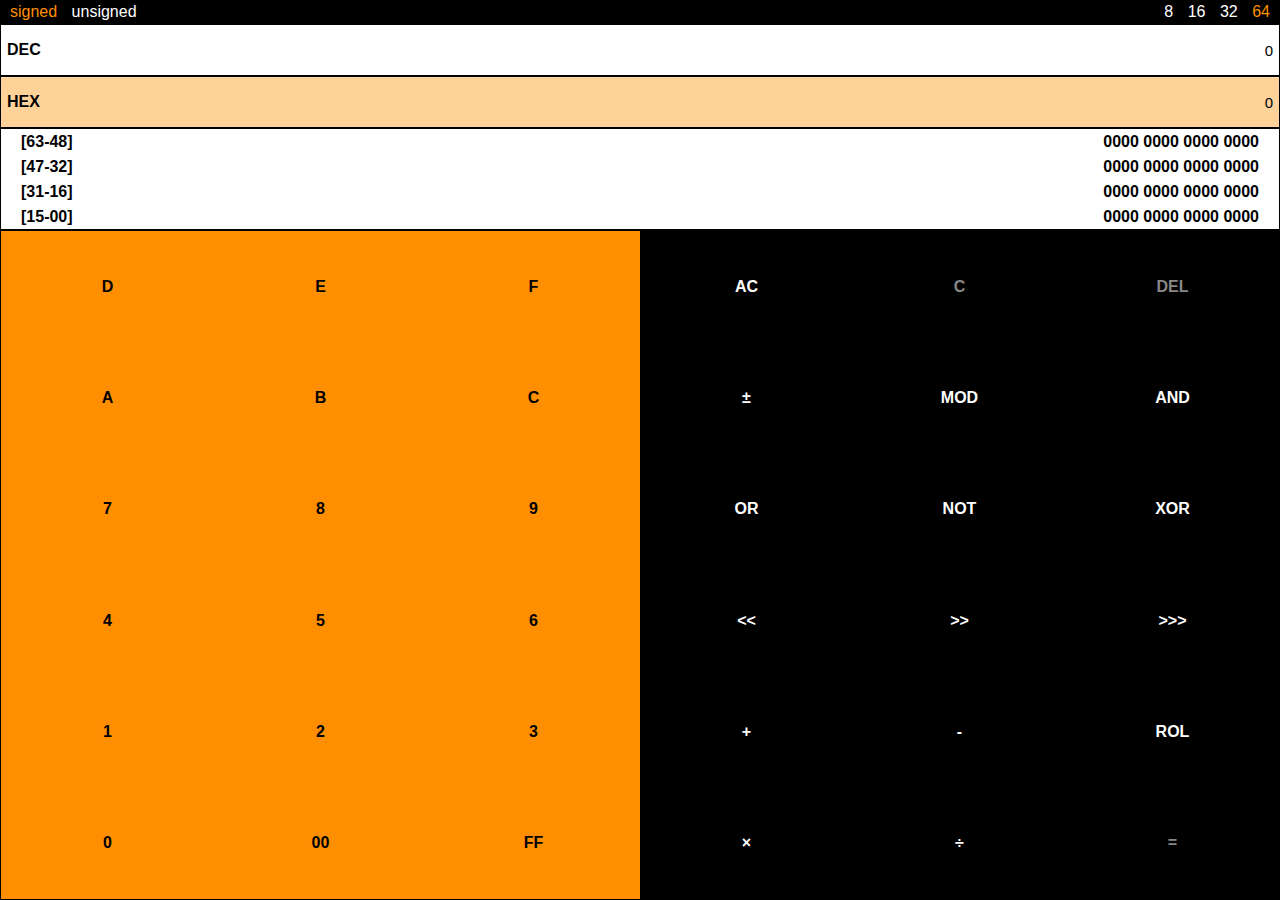
==== index.html @ caa92b89 "added rotate left (circular shift); fixed bug where lastOp was cleared after a unary op" ====
<!DOCTYPE html>
<html>
<head>
  <title>Calculator</title>
  <link rel="stylesheet" href="styles.css">
</head>


<body>
  <div id="modebar">
    <div>
      <div class="mode_option sign" id="signed">signed</div>
      <div class="mode_option sign" id="unsigned">unsigned</div>
    </div>
    <div>
      <div class="mode_option bit_length" id="bit8">8</div>
      <div class="mode_option bit_length" id="bit16">16</div>
      <div class="mode_option bit_length" id="bit32">32</div>
      <div class="mode_option bit_length" id="bit64">64</div>
    </div>
  </div>
  <div id="display">
    <div class="base" id="dec">
      <div class="label">DEC</div>
      <div class="values">
        <div class="acc"></div>
        <div class="operand"></div>
        <div class="operator"></div>
      </div>
    </div>
    <div class="base" id="hex">
      <div class="label">HEX</div>
      <div class="values">
        <div class="acc"></div>
        <div class="operand"></div>
        <div class="operator"></div>
      </div>
    </div>
    <div class="base" id="bin">
      <div class="bin_row">
        <div class="bin_label">[63-48]</div>
        <div class="bits">
          <span id="hex15">0000</span> <span id="hex14">0000</span>
          <span id="hex13">0000</span> <span id="hex12">0000</span>
        </div>
      </div>
      <div class="bin_row">
        <div class="bin_label">[47-32]</div>
        <div class="bits">
          <span id="hex11">0000</span> <span id="hex10">0000</span>
          <span id="hex9">0000</span> <span id="hex8">0000</span>
        </div>
      </div>
      <div class="bin_row" id="bin32">
        <div class="bin_label">[31-16]</div>
        <div class="bits">
          <span id="hex7">0000</span> <span id="hex6">0000</span>
          <span id="hex5">0000</span> <span id="hex4">0000</span>
        </div>
      </div>
      <div class="bin_row" id="bin16">
        <div class="bin_label" id="bin_label16">[15-00]</div>
        <div class="bits">
          <span id="hex3">0000</span> <span id="hex2">0000</span>
          <span id="bits0-7">
            <span id="hex1">0000</span> <span id="hex0">0000</span>
          </span>
        </div>
      </div>
    </div>
  </div>
  <div id="keypad">
    <div class="button_row">
      <div class="keypad_button num_inactive num_enabled hex" id="d">D</div>
      <div class="keypad_button num_inactive num_enabled hex" id="e">E</div>
      <div class="keypad_button num_inactive num_enabled hex" id="f">F</div>
      <div class="keypad_button op_inactive op_enabled" id="ALL_CLEAR">AC</div>
      <div class="keypad_button op_inactive op_disabled" id="CLEAR">C</div>
      <div class="keypad_button op_inactive op_disabled" id="DEL">DEL</div>
    </div>
    <div class="button_row">
      <div class="keypad_button num_inactive num_enabled hex" id="a">A</div>
      <div class="keypad_button num_inactive num_enabled hex" id="b">B</div>
      <div class="keypad_button num_inactive num_enabled hex" id="c">C</div>
      <div class="keypad_button op_inactive op_enabled op_signed" id="PLUS_MINUS">&plusmn</div>
      <div class="keypad_button op_inactive op_enabled" id="MOD">MOD</div>
      <div class="keypad_button op_inactive op_enabled" id="AND">AND</div>

    </div>
    <div class="button_row">
      <div class="keypad_button num_inactive num_enabled dec" id="seven">7</div>
      <div class="keypad_button num_inactive num_enabled dec" id="eight">8</div>
      <div class="keypad_button num_inactive num_enabled dec" id="nine">9</div>
      <div class="keypad_button op_inactive op_enabled" id="OR">OR</div>
      <div class="keypad_button op_inactive op_enabled" id="NOT">NOT</div>
      <div class="keypad_button op_inactive op_enabled" id="XOR">XOR</div>
    </div>
    <div class="button_row">
      <div class="keypad_button num_inactive num_enabled dec" id="four">4</div>
      <div class="keypad_button num_inactive num_enabled dec" id="five">5</div>
      <div class="keypad_button num_inactive num_enabled dec" id="six">6</div>
      <div class="keypad_button op_inactive op_enabled" id="LEFT_SHIFT"><<</div>
      <div class="keypad_button op_inactive op_enabled" id="RIGHT_SHIFT">>></div>
      <div class="keypad_button op_inactive op_enabled" id="LOGICAL_RIGHT_SHIFT">>>></div>
    </div>
    <div class="button_row">
      <div class="keypad_button num_inactive num_enabled bin" id="one">1</div>
      <div class="keypad_button num_inactive num_enabled dec" id="two">2</div>
      <div class="keypad_button num_inactive num_enabled dec" id="three">3</div>
      <div class="keypad_button op_inactive op_enabled" id="PLUS">+</div>
      <div class="keypad_button op_inactive op_enabled" id="MINUS">-</div>
      <div class="keypad_button op_inactive op_enabled" id="ROTATE_LEFT">ROL</div>
    </div>
    <div class="button_row">
      <div class="keypad_button num_inactive num_enabled bin" id="zero">0</div>
      <div class="keypad_button num_inactive num_enabled hex" id="double_zero">00</div>
      <div class="keypad_button num_inactive num_enabled hex" id="double_f">FF</div>
      <div class="keypad_button op_inactive op_enabled" id="TIMES">&times</div>
      <div class="keypad_button op_inactive op_enabled" id="DIVIDE">&divide</div>
      <div class="keypad_button op_inactive op_enabled" id="EQUALS">=</div>
    </div>
  </div>
  <script src="jquery/jquery-2.1.4.min.js"></script>
  <script src="BigInteger.js"></script>
  <script src="ops.js"></script>
  <script src="binop.js"></script>
  <script src="unop.js"></script>
  <script src="calc.js"></script>
  <script src="numutil.js"></script>
  <script src="viewutil.js"></script>
  <script src="view.js"></script>
  <script src="main.js"></script>
</body>
</html>
---- styles.css ----
* {
  -webkit-tap-highlight-color: rgba(0,0,0,0);
}

html {
  margin: 0;
  padding: 0;
  width: 100%;
  height: 100%;
  overflow: hidden;
}

body {
  margin: 0px;
  padding: 0px;
  width: 100%;
  height: 100%;
  font-family: Verdana, Geneva, sans-serif;
  display: flex;
  flex-direction: column;
}

/* MODEBAR */
#modebar {
  display: flex;
  flex-direction: row;
  flex-wrap: nowrap;
  justify-content: space-between;
  background-color: black;
  padding: 3px 5px;
  flex: 0 auto;
}

.mode_option {
  display: inline;
  color: white;
  cursor: pointer;
  padding: 0px 5px;
}

/* DISPLAY */
#display {
  flex: 0 auto;
}

.base {
  display: flex;
  flex-direction: row;
  flex-wrap: nowrap;
  height: 50px;
  border: 1px solid black;
  cursor: pointer;
}

.label {
  flex: 0 0 auto;
  font-weight: bold;
  font-size: 16px;
  margin: auto 6px;
}

.values {
  flex: 1 1 0;
  font-size: 12.5px;
  margin: auto 6px;
  text-align: right;
}

.only {
  font-size: 15px;
}

.operand {
  float: right;
}

.operator {
  float: right;
  font-weight: bold;
  margin-right: 6px;
}

#bin {
  flex-direction: column;
  height: 100px;
  font-weight: bold;
}

.bin_row {
  display: flex;
  flex-direction: row;
  justify-content: space-between;
  align-items: center;
  flex: 1 auto;
  padding: 0px 20px;
}


/* KEYPAD */

#keypad {
  display: flex;
  flex-direction: column;
  flex-wrap: nowrap;
  border: 1px black solid;
  flex: 1 auto;
}

.button_row {
  display: flex;
  flex-direction: row;
  flex-wrap: nowrap;
  flex: 1 auto;
}

.keypad_button {
  display: flex;
  justify-content: center;
  align-items: center;
  flex: 1 1 0;
  cursor: pointer;
  font-weight: bold;
  text-align: center;
}

.num_active {
  background-color: #FFD299;
}

.num_inactive {
  background-color: #FF8F00;
}

.num_enabled {
  color: black;
}

.num_disabled {
  color: #E68100;
}

.op_active {
  background-color: gray;
}

.op_inactive {
  background-color: black;
}

.op_enabled {
  color: white;
}

.op_disabled {
  color: #888888;
}
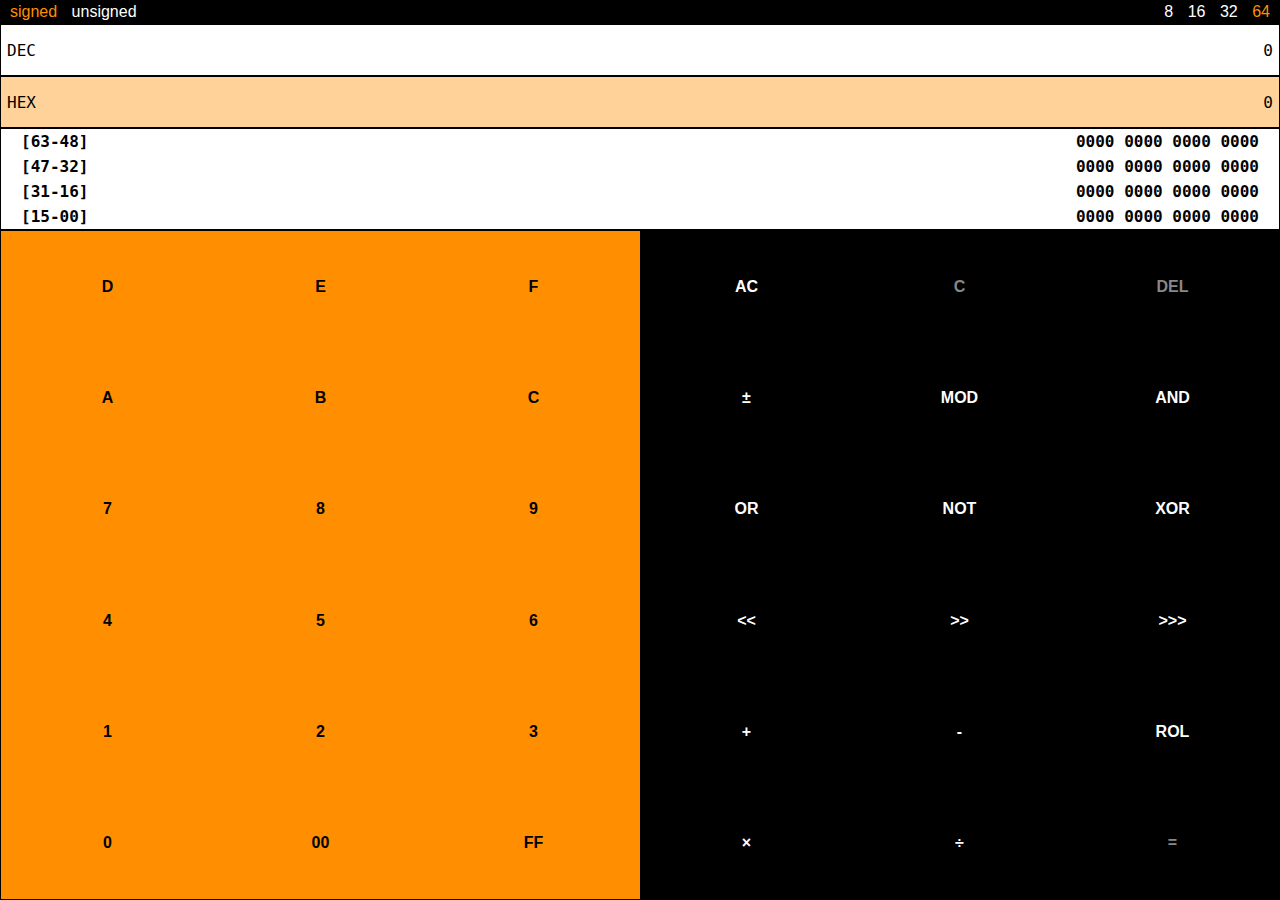
==== commit fd1191f1: "monospaced font for display" ====
--- a/index.html
+++ b/index.html
@@ -23,6 +23,7 @@
     <div class="base" id="dec">
       <div class="label">DEC</div>
       <div class="values">
+        <div class="error_text"></div>
         <div class="acc"></div>
         <div class="operand"></div>
         <div class="operator"></div>
@@ -31,6 +32,7 @@
     <div class="base" id="hex">
       <div class="label">HEX</div>
       <div class="values">
+        <div class="error_text"></div>
         <div class="acc"></div>
         <div class="operand"></div>
         <div class="operator"></div>
@@ -121,14 +123,14 @@
     </div>
   </div>
   <script src="jquery/jquery-2.1.4.min.js"></script>
-  <script src="BigInteger.js"></script>
-  <script src="ops.js"></script>
-  <script src="binop.js"></script>
-  <script src="unop.js"></script>
-  <script src="calc.js"></script>
-  <script src="numutil.js"></script>
-  <script src="viewutil.js"></script>
-  <script src="view.js"></script>
-  <script src="main.js"></script>
+  <script src="js/BigInteger.js"></script>
+  <script src="js/ops.js"></script>
+  <script src="js/binop.js"></script>
+  <script src="js/unop.js"></script>
+  <script src="js/calc.js"></script>
+  <script src="js/numutil.js"></script>
+  <script src="js/viewutil.js"></script>
+  <script src="js/view.js"></script>
+  <script src="js/main.js"></script>
 </body>
 </html>
--- a/styles.css
+++ b/styles.css
@@ -41,6 +41,7 @@
 /* DISPLAY */
 #display {
   flex: 0 auto;
+  font-family: "Lucida Console", Monaco, monospace
 }
 
 .base {
@@ -54,20 +55,23 @@
 
 .label {
   flex: 0 0 auto;
-  font-weight: bold;
   font-size: 16px;
   margin: auto 6px;
 }
 
 .values {
   flex: 1 1 0;
-  font-size: 12.5px;
+  font-size: 14px;
   margin: auto 6px;
   text-align: right;
 }
 
+.error_text {
+  font-size : 16px;
+}
+
 .only {
-  font-size: 15px;
+  font-size: 16px;
 }
 
 .operand {
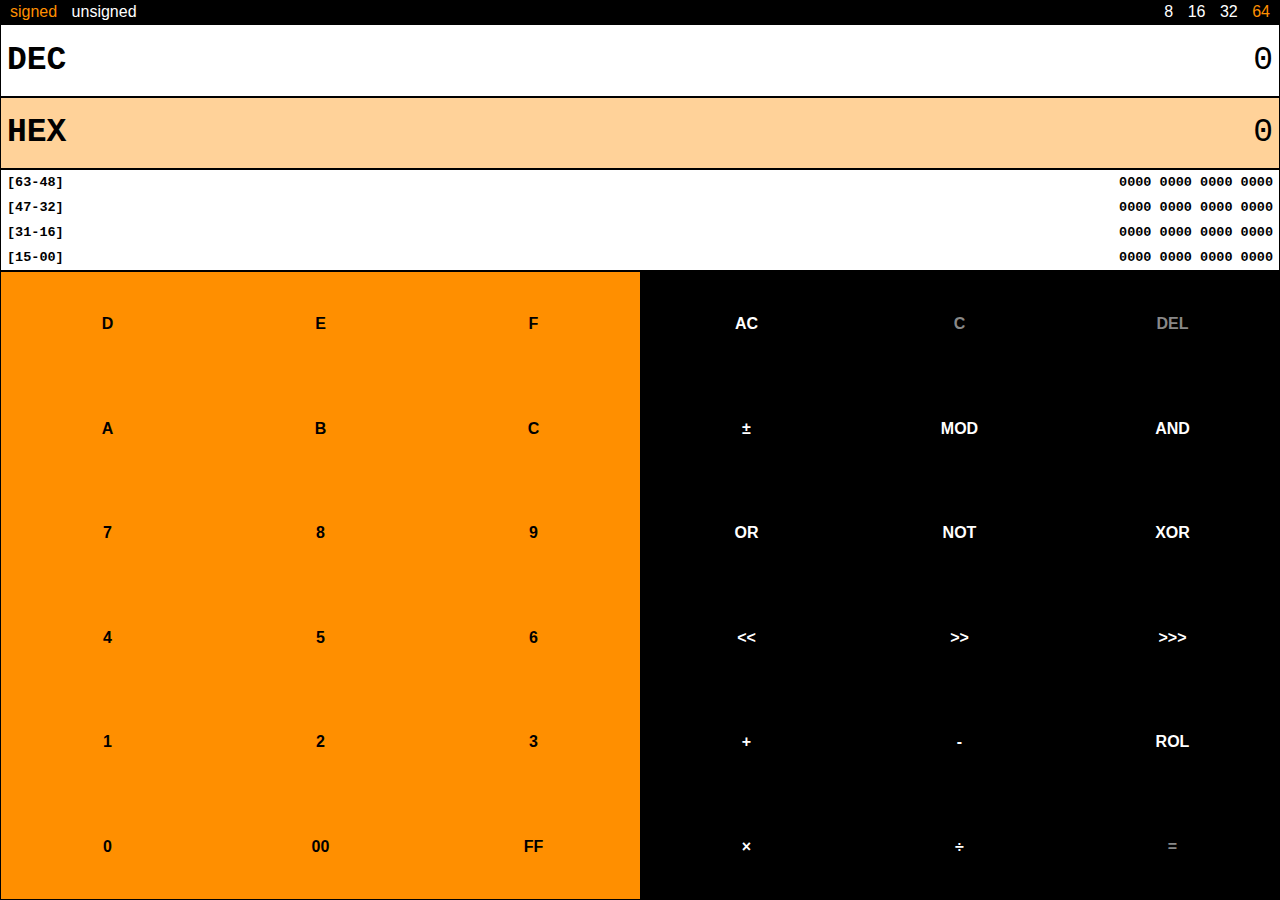
==== commit 3bbef6f0: "resizing hex and dec as screen gets wider" ====
--- a/index.html
+++ b/index.html
@@ -3,9 +3,8 @@
 <head>
   <title>Calculator</title>
   <link rel="stylesheet" href="styles.css">
+  <meta name="viewport" content="width=device-width">
 </head>
-
-
 <body>
   <div id="modebar">
     <div>
@@ -21,18 +20,18 @@
   </div>
   <div id="display">
     <div class="base" id="dec">
-      <div class="label">DEC</div>
+      <div class="label text_large">DEC</div>
       <div class="values">
-        <div class="error_text"></div>
+        <div class="error_text text_large"></div>
         <div class="acc"></div>
         <div class="operand"></div>
         <div class="operator"></div>
       </div>
     </div>
     <div class="base" id="hex">
-      <div class="label">HEX</div>
+      <div class="label text_large">HEX</div>
       <div class="values">
-        <div class="error_text"></div>
+        <div class="error_text text_large"></div>
         <div class="acc"></div>
         <div class="operand"></div>
         <div class="operator"></div>
--- a/styles.css
+++ b/styles.css
@@ -1,5 +1,37 @@
 * {
   -webkit-tap-highlight-color: rgba(0,0,0,0);
+}
+
+/* FONT-SIZES */
+@media all and (max-width: 550px) {
+  .text_large {
+    font-size: 16px;
+    font-size: 6vw;
+  }
+
+  .values {
+    font-size: 14px;
+    font-size: 5.5vw;
+  }
+
+  .base {
+    height: 50px;
+    height: 11vw;
+  }
+}
+
+@media all and (min-width: 550px) {
+  .text_large {
+    font-size: 33px;
+  }
+
+  .values {
+    font-size: 30.25px;
+  }
+
+  .base {
+    height: 60.5px;
+  }
 }
 
 html {
@@ -41,37 +73,28 @@
 /* DISPLAY */
 #display {
   flex: 0 auto;
-  font-family: "Lucida Console", Monaco, monospace
+  font-family: "Courier New", Courier, monospace
 }
 
 .base {
   display: flex;
   flex-direction: row;
   flex-wrap: nowrap;
-  height: 50px;
   border: 1px solid black;
   cursor: pointer;
+  padding: 5px 0;
 }
 
 .label {
   flex: 0 0 auto;
-  font-size: 16px;
+  font-weight: bold;
   margin: auto 6px;
 }
 
 .values {
   flex: 1 1 0;
-  font-size: 14px;
   margin: auto 6px;
   text-align: right;
-}
-
-.error_text {
-  font-size : 16px;
-}
-
-.only {
-  font-size: 16px;
 }
 
 .operand {
@@ -88,6 +111,7 @@
   flex-direction: column;
   height: 100px;
   font-weight: bold;
+  padding: 0px;
 }
 
 .bin_row {
@@ -96,7 +120,8 @@
   justify-content: space-between;
   align-items: center;
   flex: 1 auto;
-  padding: 0px 20px;
+  padding: 0px 6px;
+  font-size: 13.5px;
 }
 
 
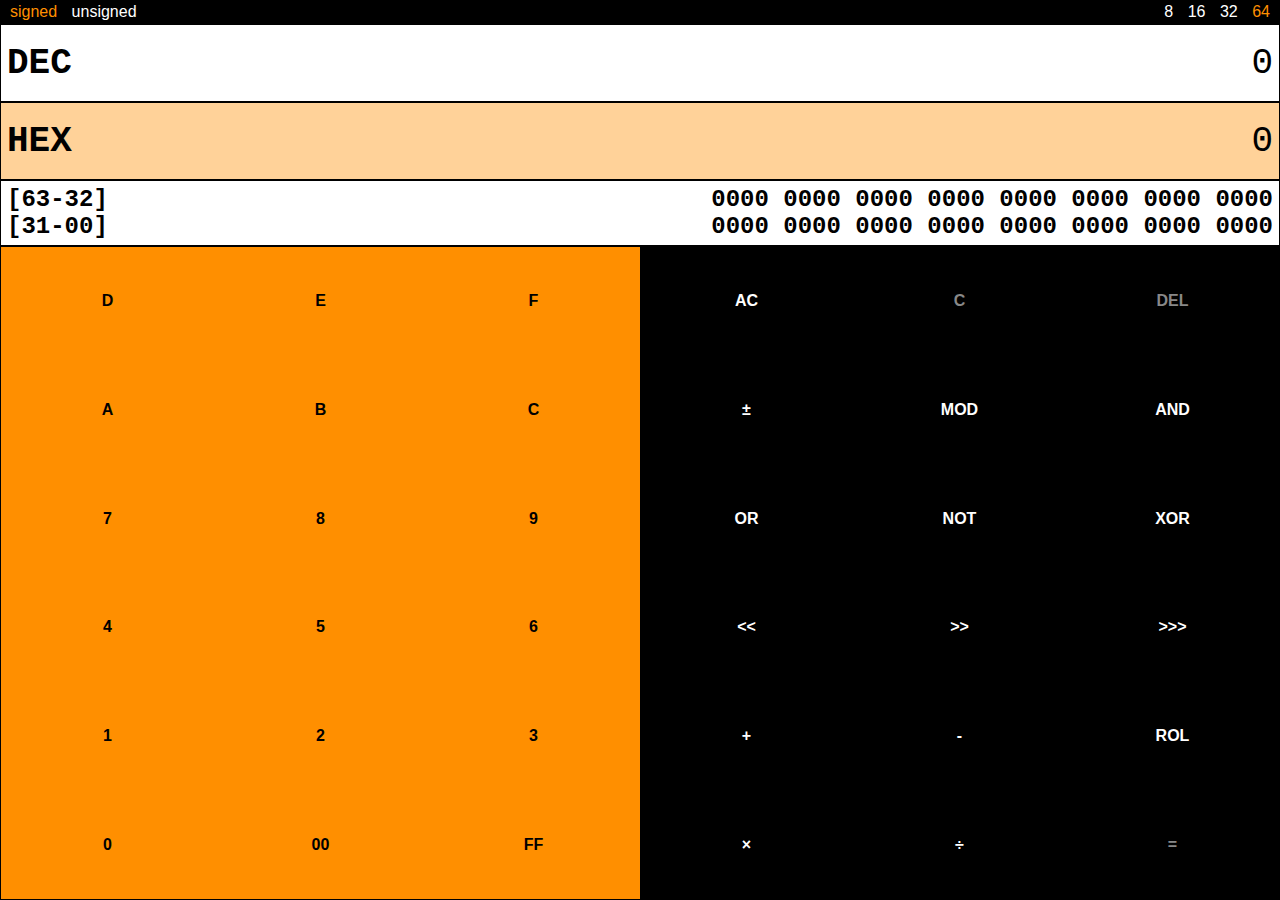
==== commit f3f8727a: "resize binrow with width changes and show in two lines when possible" ====
--- a/index.html
+++ b/index.html
@@ -19,7 +19,7 @@
     </div>
   </div>
   <div id="display">
-    <div class="base" id="dec">
+    <div class="base num_display" id="dec">
       <div class="label text_large">DEC</div>
       <div class="values">
         <div class="error_text text_large"></div>
@@ -28,7 +28,7 @@
         <div class="operator"></div>
       </div>
     </div>
-    <div class="base" id="hex">
+    <div class="base num_display" id="hex">
       <div class="label text_large">HEX</div>
       <div class="values">
         <div class="error_text text_large"></div>
@@ -38,34 +38,57 @@
       </div>
     </div>
     <div class="base" id="bin">
-      <div class="bin_row">
-        <div class="bin_label">[63-48]</div>
+      <div class="bin_row wide">
+        <div class="bin_label">[63-32]</div>
         <div class="bits">
-          <span id="hex15">0000</span> <span id="hex14">0000</span>
-          <span id="hex13">0000</span> <span id="hex12">0000</span>
+          <span class="hex15">0000</span> <span class="hex14">0000</span>
+          <span class="hex13">0000</span> <span class="hex12">0000</span>
+          <span class="hex11">0000</span> <span class="hex10">0000</span>
+          <span class="hex9">0000</span> <span class="hex8">0000</span>
         </div>
       </div>
-      <div class="bin_row">
-        <div class="bin_label">[47-32]</div>
+      <div class="bin_row wide bin32">
+        <div class="bin_label16">[31-00]</div>
         <div class="bits">
-          <span id="hex11">0000</span> <span id="hex10">0000</span>
-          <span id="hex9">0000</span> <span id="hex8">0000</span>
+          <span class="hex7">0000</span> <span class="hex6">0000</span>
+          <span class="hex5">0000</span> <span class="hex4">0000</span>
+          <span class="bin16">
+            <span class="hex3">0000</span> <span class="hex2">0000</span>
+            <span class="bits0-7">
+              <span class="hex1">0000</span> <span class="hex0">0000</span>
+            </span>
+          </span>
         </div>
       </div>
-      <div class="bin_row" id="bin32">
-        <div class="bin_label">[31-16]</div>
-        <div class="bits">
-          <span id="hex7">0000</span> <span id="hex6">0000</span>
-          <span id="hex5">0000</span> <span id="hex4">0000</span>
+        <div class="bin_row narrow">
+          <div class="bin_label">[63-48]</div>
+          <div class="bits">
+            <span class="hex15">0000</span> <span class="hex14">0000</span>
+            <span class="hex13">0000</span> <span class="hex12">0000</span>
+          </div>
         </div>
-      </div>
-      <div class="bin_row" id="bin16">
-        <div class="bin_label" id="bin_label16">[15-00]</div>
-        <div class="bits">
-          <span id="hex3">0000</span> <span id="hex2">0000</span>
-          <span id="bits0-7">
-            <span id="hex1">0000</span> <span id="hex0">0000</span>
-          </span>
+        <div class="bin_row narrow">
+          <div class="bin_label">[47-32]</div>
+          <div class="bits">
+            <span class="hex11">0000</span> <span class="hex10">0000</span>
+            <span class="hex9">0000</span> <span class="hex8">0000</span>
+          </div>
+        </div>
+        <div class="bin_row narrow bin32">
+          <div class="bin_label">[31-16]</div>
+          <div class="bits">
+            <span class="hex7">0000</span> <span class="hex6">0000</span>
+            <span class="hex5">0000</span> <span class="hex4">0000</span>
+          </div>
+        </div>
+        <div class="bin_row narrow bin16">
+          <div class="bin_label bin_label16">[15-00]</div>
+          <div class="bits">
+            <span class="hex3">0000</span> <span class="hex2">0000</span>
+            <span class="bits0-7">
+              <span class="hex1">0000</span> <span class="hex0">0000</span>
+            </span>
+          </div>
         </div>
       </div>
     </div>
--- a/styles.css
+++ b/styles.css
@@ -3,7 +3,7 @@
 }
 
 /* FONT-SIZES */
-@media all and (max-width: 550px) {
+@media all and (max-width: 600px) {
   .text_large {
     font-size: 16px;
     font-size: 6vw;
@@ -14,23 +14,80 @@
     font-size: 5.5vw;
   }
 
-  .base {
+  .num_display {
     height: 50px;
     height: 11vw;
   }
 }
 
-@media all and (min-width: 550px) {
+@media all and (min-width: 600px) {
   .text_large {
+    font-size: 36px;
+  }
+
+  .values {
     font-size: 33px;
   }
 
-  .values {
-    font-size: 30.25px;
-  }
-
-  .base {
-    height: 60.5px;
+  .num_display {
+    height: 66px;
+  }
+}
+
+@media all and (max-width: 300px) {
+  .bin_row {
+    font-size: 13.5px;
+    font-size: 5.5vw;
+  }
+
+  .bin_row.narrow {
+    display: flex;
+  }
+
+  .bin_row.wide {
+    display: none;
+  }
+}
+
+@media all and (min-width: 300px) and (max-width: 550px) {
+  .bin_row {
+    font-size: 16.5px;
+  }
+
+  .bin_row.narrow {
+    display: flex;
+  }
+
+  .bin_row.wide {
+    display: none;
+  }
+}
+
+@media all and (min-width: 550px) and (max-width: 800px) {
+  .bin_row {
+    font-size: 3vw;
+  }
+
+  .bin_row.narrow {
+    display: none;
+  }
+
+  .bin_row.wide {
+    display: flex;
+  }
+}
+
+@media all and (min-width: 800px) {
+  .bin_row {
+    font-size: 24px;
+  }
+
+  .bin_row.narrow {
+    display: none;
+  }
+
+  .bin_row.wide {
+    display: flex;
   }
 }
 
@@ -77,11 +134,14 @@
 }
 
 .base {
-  display: flex;
-  flex-direction: row;
-  flex-wrap: nowrap;
   border: 1px solid black;
   cursor: pointer;
+}
+
+.num_display {
+  display: flex;
+  flex-direction: row;
+  flex-wrap: nowrap;
   padding: 5px 0;
 }
 
@@ -108,10 +168,11 @@
 }
 
 #bin {
+  display: flex;
   flex-direction: column;
-  height: 100px;
-  font-weight: bold;
-  padding: 0px;
+  flex-wrap: nowrap;
+  font-weight: bold;
+  padding: 5px 0px;
 }
 
 .bin_row {
@@ -121,9 +182,11 @@
   align-items: center;
   flex: 1 auto;
   padding: 0px 6px;
-  font-size: 13.5px;
-}
-
+}
+
+.wide {
+  display: none;
+}
 
 /* KEYPAD */
 
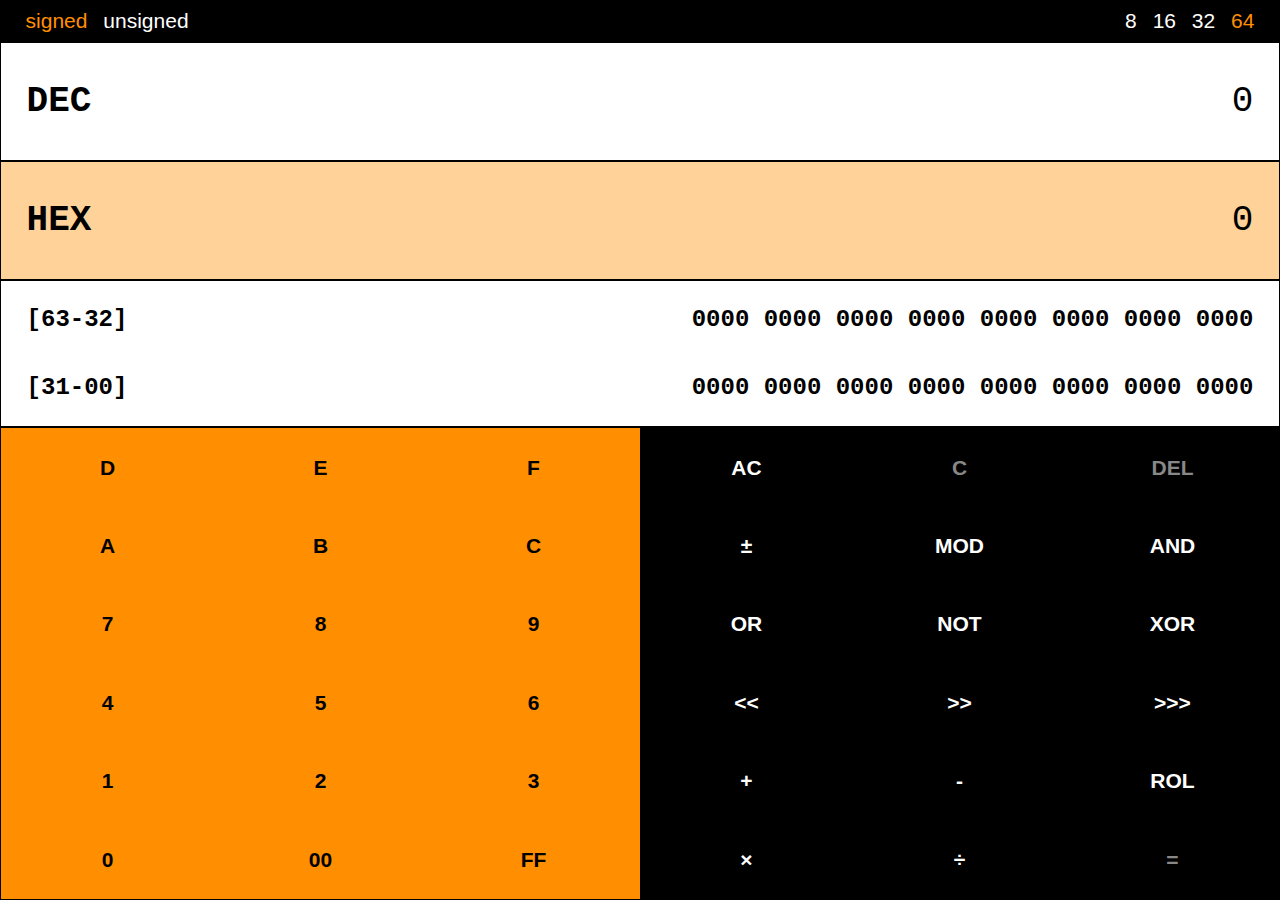
==== commit bf4df043: "add padding as screen resizes" ====
--- a/index.html
+++ b/index.html
@@ -15,7 +15,7 @@
       <div class="mode_option bit_length" id="bit8">8</div>
       <div class="mode_option bit_length" id="bit16">16</div>
       <div class="mode_option bit_length" id="bit32">32</div>
-      <div class="mode_option bit_length" id="bit64">64</div>
+      <div class="mode_option bit_length" id="bit64" style="padding-right: 0px">64</div>
     </div>
   </div>
   <div id="display">
--- a/styles.css
+++ b/styles.css
@@ -88,6 +88,30 @@
 
   .bin_row.wide {
     display: flex;
+  }
+}
+
+@media all and (min-height: 400px) and (min-width: 400px) {
+  body {
+    font-size: 3vmin;
+  }
+}
+
+@media all and (max-height: 400px) {
+  body {
+    font-size: 12px;
+  }
+}
+
+@media all and (max-width: 400px) {
+  body {
+    font-size: 12px;
+  }
+}
+
+@media all and (min-width: 700px) and (min-height: 700px) {
+  body {
+    font-size: 21px;
   }
 }
 
@@ -116,7 +140,7 @@
   flex-wrap: nowrap;
   justify-content: space-between;
   background-color: black;
-  padding: 3px 5px;
+  padding: 1vh 2vw;
   flex: 0 auto;
 }
 
@@ -124,36 +148,40 @@
   display: inline;
   color: white;
   cursor: pointer;
-  padding: 0px 5px;
+  padding-right: 10px;
 }
 
 /* DISPLAY */
 #display {
-  flex: 0 auto;
+  display: flex;
+  flex-direction: column;
+  flex-wrap: nowrap;
+  flex: 0.5 auto;
   font-family: "Courier New", Courier, monospace
 }
 
 .base {
   border: 1px solid black;
   cursor: pointer;
+  padding: 5px 2vw;
 }
 
 .num_display {
   display: flex;
   flex-direction: row;
   flex-wrap: nowrap;
-  padding: 5px 0;
+  flex: 0.5 auto;
 }
 
 .label {
   flex: 0 0 auto;
   font-weight: bold;
-  margin: auto 6px;
+  margin: auto 0px;
 }
 
 .values {
   flex: 1 1 0;
-  margin: auto 6px;
+  margin: auto 0px;
   text-align: right;
 }
 
@@ -171,8 +199,8 @@
   display: flex;
   flex-direction: column;
   flex-wrap: nowrap;
-  font-weight: bold;
-  padding: 5px 0px;
+  flex: 1 auto;
+  font-weight: bold;
 }
 
 .bin_row {
@@ -181,7 +209,6 @@
   justify-content: space-between;
   align-items: center;
   flex: 1 auto;
-  padding: 0px 6px;
 }
 
 .wide {
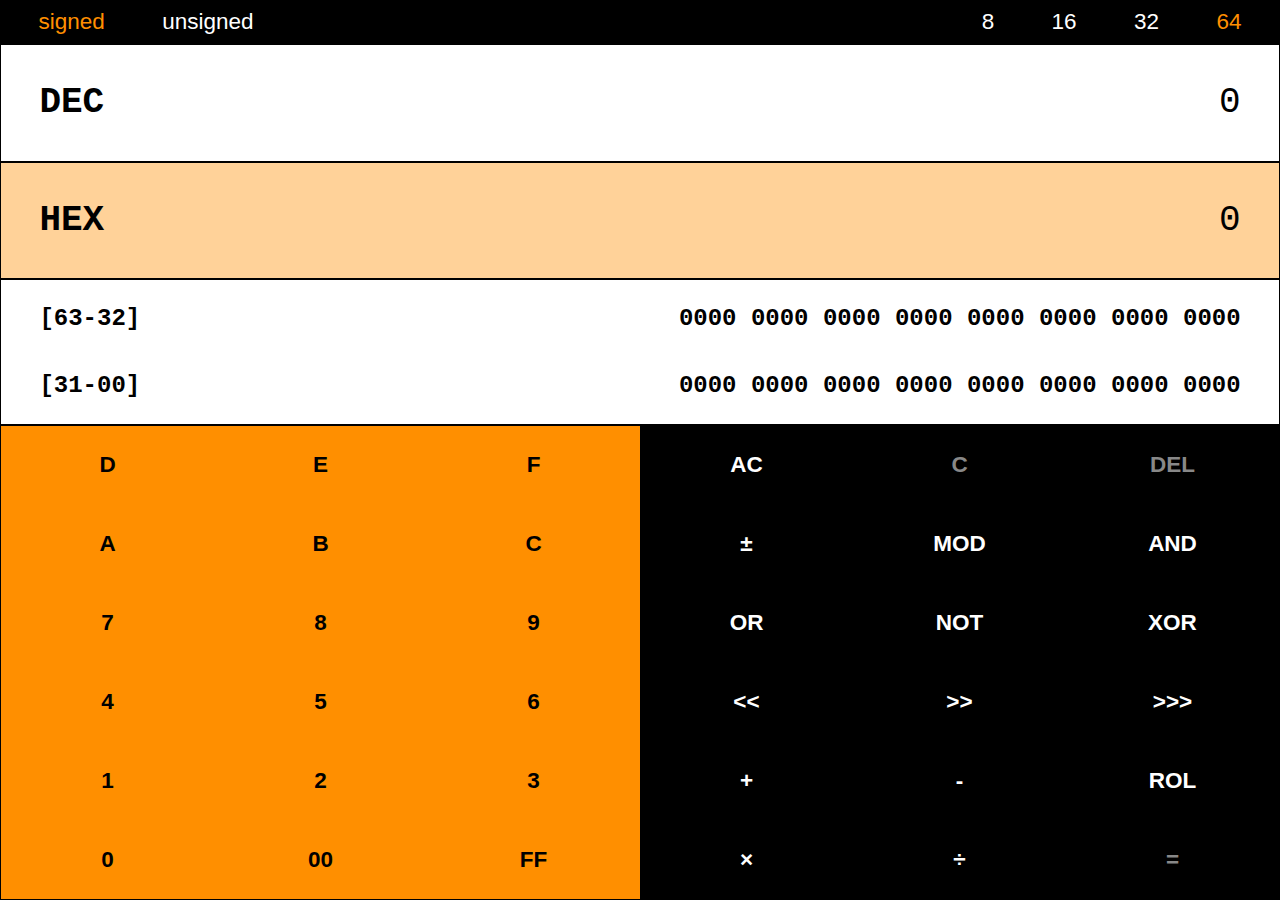
==== commit 858ae103: "use fastclick to get rid of delay on ios" ====
--- a/index.html
+++ b/index.html
@@ -144,6 +144,7 @@
       <div class="keypad_button op_inactive op_enabled" id="EQUALS">=</div>
     </div>
   </div>
+  <script type='application/javascript' src='js/fastclick.min.js'></script>
   <script src="jquery/jquery-2.1.4.min.js"></script>
   <script src="js/BigInteger.js"></script>
   <script src="js/ops.js"></script>
--- a/styles.css
+++ b/styles.css
@@ -91,27 +91,21 @@
   }
 }
 
-@media all and (min-height: 400px) and (min-width: 400px) {
-  body {
-    font-size: 3vmin;
-  }
-}
-
-@media all and (max-height: 400px) {
-  body {
-    font-size: 12px;
-  }
-}
-
 @media all and (max-width: 400px) {
   body {
-    font-size: 12px;
-  }
-}
-
-@media all and (min-width: 700px) and (min-height: 700px) {
+    font-size: 15px;
+  }
+}
+
+@media all and (min-width: 400px) {
   body {
-    font-size: 21px;
+    font-size: 3.75vmin;
+  }
+}
+
+@media all and (min-width: 600px) and (min-height: 600px) {
+  body {
+    font-size: 22.5px;
   }
 }
 
@@ -140,7 +134,7 @@
   flex-wrap: nowrap;
   justify-content: space-between;
   background-color: black;
-  padding: 1vh 2vw;
+  padding: 1vh 3vw;
   flex: 0 auto;
 }
 
@@ -148,7 +142,7 @@
   display: inline;
   color: white;
   cursor: pointer;
-  padding-right: 10px;
+  padding-right: 4vw;
 }
 
 /* DISPLAY */
@@ -163,7 +157,7 @@
 .base {
   border: 1px solid black;
   cursor: pointer;
-  padding: 5px 2vw;
+  padding: 5px 3vw;
 }
 
 .num_display {
